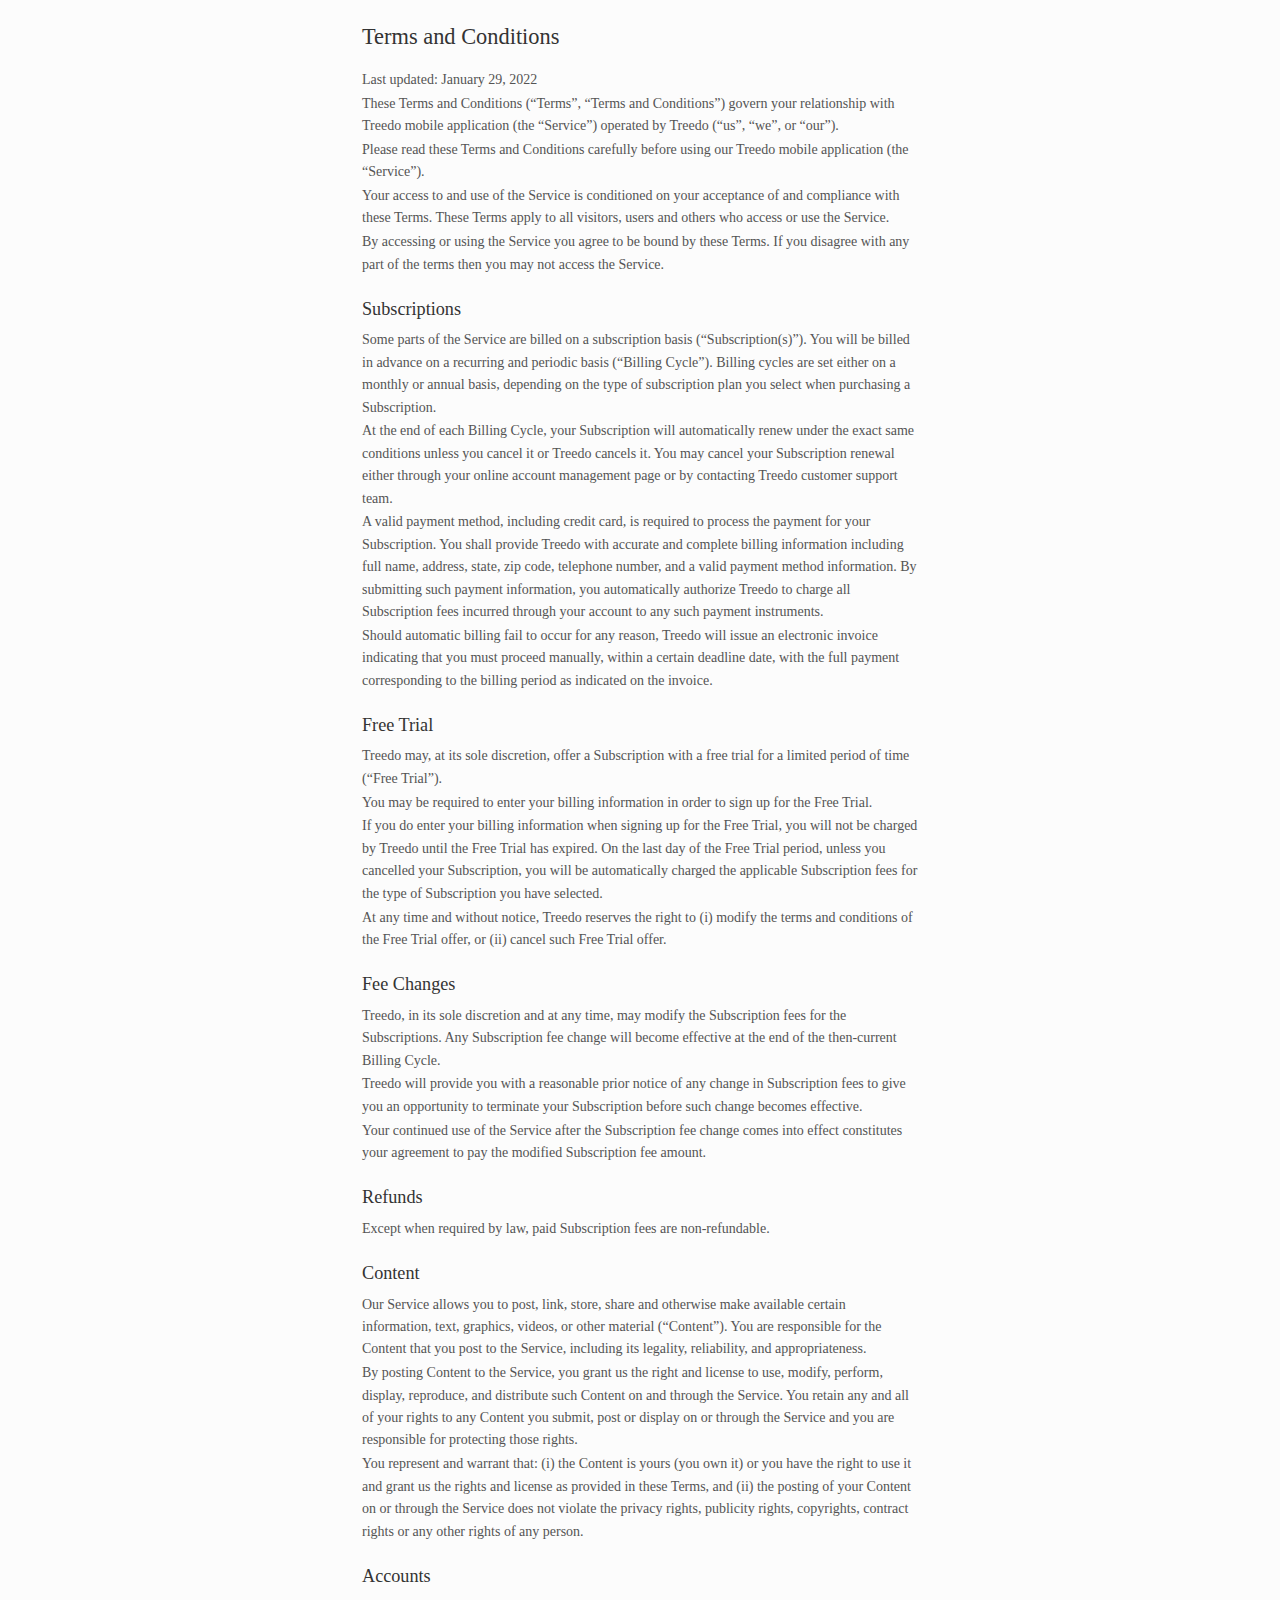
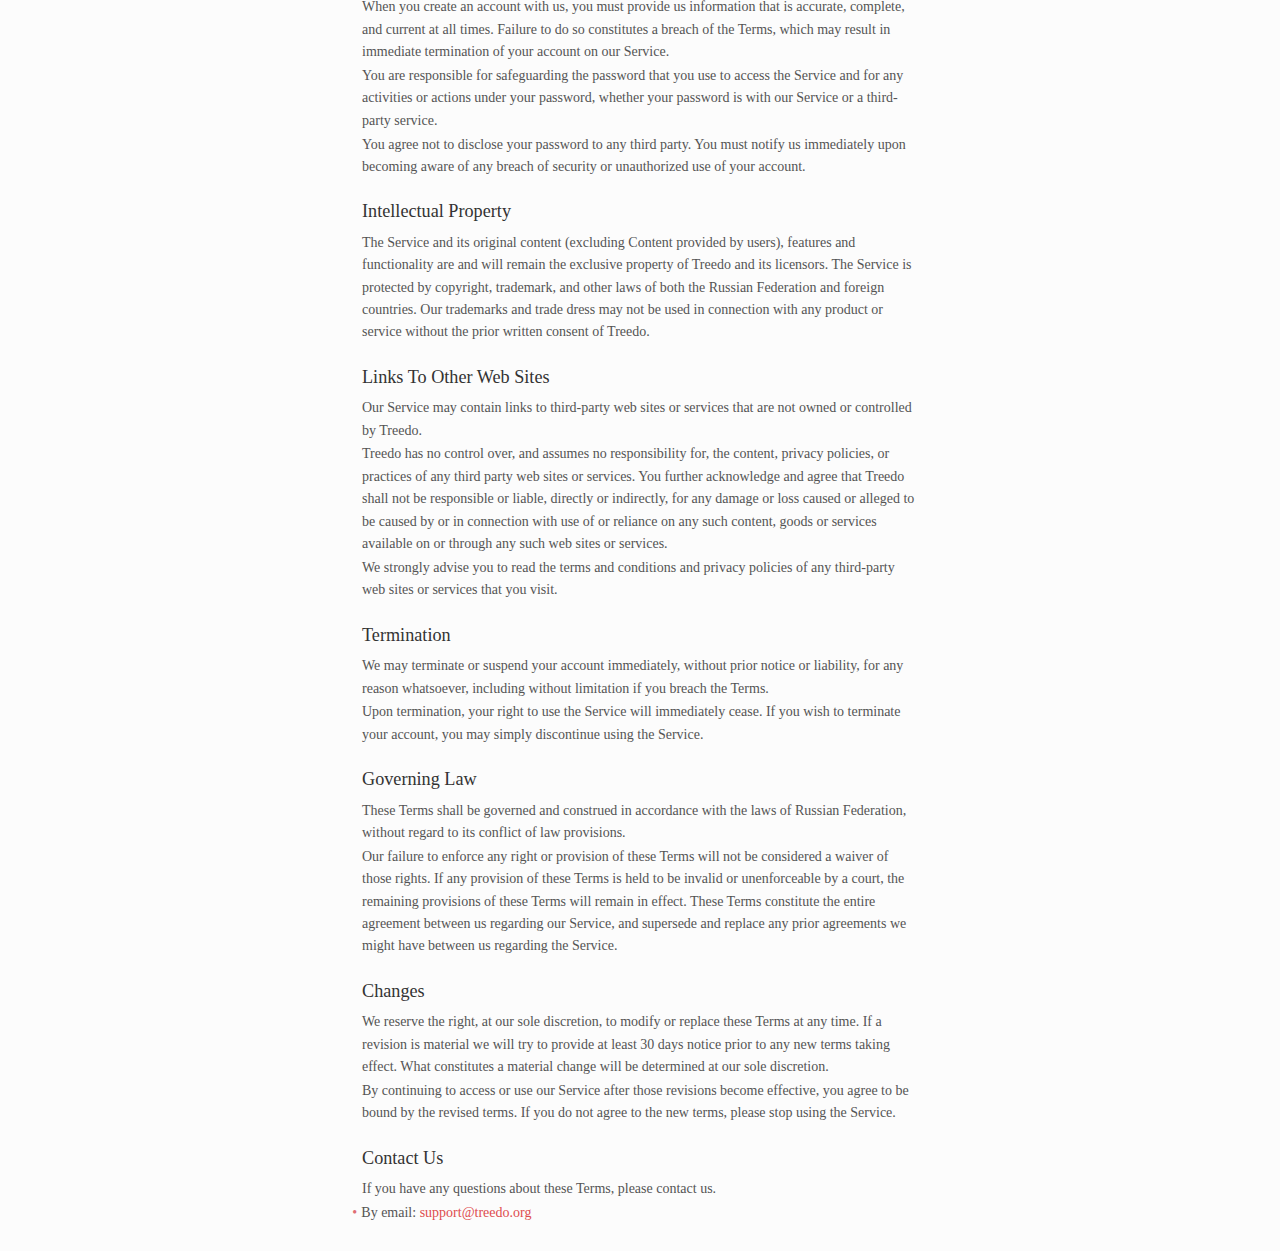
==== terms.html @ cd0475de "Add terms of use" ====
<!DOCTYPE html>
<html>
    <head>
        <title>Terms and Conditions</title>
        <meta charset="utf-8" />
        <meta name="viewport" content="width=device-width, initial-scale=1">
        <meta name="bear-note-unique-identifier" content="CB6D7737-A585-4727-8A49-0410C8BD3E59-7777-0000005DCE12E795">
        <meta name="created" content="2022-01-29T21:30:13+0300"/>
        <meta name="modified" content="2022-01-29T21:35:13+0300"/>
        <meta name="tags" content=""/>
        <meta name="last device" content="Yura’s MacBook Pro"/>
    </head>
    <body>
        <div class="note-wrapper">
            <h1 id="Terms and Conditions">Terms and Conditions</h1>
<p>Last updated: January 29, 2022</p>
<p>These Terms and Conditions (“Terms”, “Terms and Conditions”) govern your relationship with Treedo mobile application (the “Service”) operated by Treedo (“us”, “we”, or “our”).</p>
<p>Please read these Terms and Conditions carefully before using our Treedo mobile application (the “Service”).</p>
<p>Your access to and use of the Service is conditioned on your acceptance of and compliance with these Terms. These Terms apply to all visitors, users and others who access or use the Service.</p>
<p>By accessing or using the Service you agree to be bound by these Terms. If you disagree with any part of the terms then you may not access the Service.</p>
<br>
<h2 id="Subscriptions">Subscriptions</h2>
<p>Some parts of the Service are billed on a subscription basis (“Subscription(s)”). You will be billed in advance on a recurring and periodic basis (“Billing Cycle”). Billing cycles are set either on a monthly or annual basis, depending on the type of subscription plan you select when purchasing a Subscription.</p>
<p>At the end of each Billing Cycle, your Subscription will automatically renew under the exact same conditions unless you cancel it or Treedo cancels it. You may cancel your Subscription renewal either through your online account management page or by contacting Treedo customer support team.</p>
<p>A valid payment method, including credit card, is required to process the payment for your Subscription. You shall provide Treedo with accurate and complete billing information including full name, address, state, zip code, telephone number, and a valid payment method information. By submitting such payment information, you automatically authorize Treedo to charge all Subscription fees incurred through your account to any such payment instruments.</p>
<p>Should automatic billing fail to occur for any reason, Treedo will issue an electronic invoice indicating that you must proceed manually, within a certain deadline date, with the full payment corresponding to the billing period as indicated on the invoice.</p>
<br>
<h2 id="Free Trial">Free Trial</h2>
<p>Treedo may, at its sole discretion, offer a Subscription with a free trial for a limited period of time (“Free Trial”).</p>
<p>You may be required to enter your billing information in order to sign up for the Free Trial.</p>
<p>If you do enter your billing information when signing up for the Free Trial, you will not be charged by Treedo until the Free Trial has expired. On the last day of the Free Trial period, unless you cancelled your Subscription, you will be automatically charged the applicable Subscription fees for the type of Subscription you have selected.</p>
<p>At any time and without notice, Treedo reserves the right to (i) modify the terms and conditions of the Free Trial offer, or (ii) cancel such Free Trial offer.</p>
<br>
<h2 id="Fee Changes">Fee Changes</h2>
<p>Treedo, in its sole discretion and at any time, may modify the Subscription fees for the Subscriptions. Any Subscription fee change will become effective at the end of the then-current Billing Cycle.</p>
<p>Treedo will provide you with a reasonable prior notice of any change in Subscription fees to give you an opportunity to terminate your Subscription before such change becomes effective.</p>
<p>Your continued use of the Service after the Subscription fee change comes into effect constitutes your agreement to pay the modified Subscription fee amount.</p>
<br>
<h2 id="Refunds">Refunds</h2>
<p>Except when required by law, paid Subscription fees are non-refundable.</p>
<br>
<h2 id="Content">Content</h2>
<p>Our Service allows you to post, link, store, share and otherwise make available certain information, text, graphics, videos, or other material (“Content”). You are responsible for the Content that you post to the Service, including its legality, reliability, and appropriateness.</p>
<p>By posting Content to the Service, you grant us the right and license to use, modify, perform, display, reproduce, and distribute such Content on and through the Service. You retain any and all of your rights to any Content you submit, post or display on or through the Service and you are responsible for protecting those rights.</p>
<p>You represent and warrant that: (i) the Content is yours (you own it) or you have the right to use it and grant us the rights and license as provided in these Terms, and (ii) the posting of your Content on or through the Service does not violate the privacy rights, publicity rights, copyrights, contract rights or any other rights of any person.</p>
<br>
<h2 id="Accounts">Accounts</h2>
<p>When you create an account with us, you must provide us information that is accurate, complete, and current at all times. Failure to do so constitutes a breach of the Terms, which may result in immediate termination of your account on our Service.</p>
<p>You are responsible for safeguarding the password that you use to access the Service and for any activities or actions under your password, whether your password is with our Service or a third-party service.</p>
<p>You agree not to disclose your password to any third party. You must notify us immediately upon becoming aware of any breach of security or unauthorized use of your account.</p>
<br>
<h2 id="Intellectual Property">Intellectual Property</h2>
<p>The Service and its original content (excluding Content provided by users), features and functionality are and will remain the exclusive property of Treedo and its licensors. The Service is protected by copyright, trademark, and other laws of both the Russian Federation and foreign countries. Our trademarks and trade dress may not be used in connection with any product or service without the prior written consent of Treedo.</p>
<br>
<h2 id="Links To Other Web Sites">Links To Other Web Sites</h2>
<p>Our Service may contain links to third-party web sites or services that are not owned or controlled by Treedo.</p>
<p>Treedo has no control over, and assumes no responsibility for, the content, privacy policies, or practices of any third party web sites or services. You further acknowledge and agree that Treedo shall not be responsible or liable, directly or indirectly, for any damage or loss caused or alleged to be caused by or in connection with use of or reliance on any such content, goods or services available on or through any such web sites or services.</p>
<p>We strongly advise you to read the terms and conditions and privacy policies of any third-party web sites or services that you visit.</p>
<br>
<h2 id="Termination">Termination</h2>
<p>We may terminate or suspend your account immediately, without prior notice or liability, for any reason whatsoever, including without limitation if you breach the Terms.</p>
<p>Upon termination, your right to use the Service will immediately cease. If you wish to terminate your account, you may simply discontinue using the Service.</p>
<br>
<h2 id="Governing Law">Governing Law</h2>
<p>These Terms shall be governed and construed in accordance with the laws of Russian Federation, without regard to its conflict of law provisions.</p>
<p>Our failure to enforce any right or provision of these Terms will not be considered a waiver of those rights. If any provision of these Terms is held to be invalid or unenforceable by a court, the remaining provisions of these Terms will remain in effect. These Terms constitute the entire agreement between us regarding our Service, and supersede and replace any prior agreements we might have between us regarding the Service.</p>
<br>
<h2 id="Changes">Changes</h2>
<p>We reserve the right, at our sole discretion, to modify or replace these Terms at any time. If a revision is material we will try to provide at least 30 days notice prior to any new terms taking effect. What constitutes a material change will be determined at our sole discretion.</p>
<p>By continuing to access or use our Service after those revisions become effective, you agree to be bound by the revised terms. If you do not agree to the new terms, please stop using the Service.</p>
<br>
<h2 id="Contact Us">Contact Us</h2>
<p>If you have any questions about these Terms, please contact us.</p>
<ul><li>By email: <a href="mailto:support@treedo.org">support@treedo.org</a></li></ul>

        </div>
        <script type="text/javascript">
            (function() {

    var doc_ols = document.getElementsByTagName("ol");

    for ( i=0; i<doc_ols.length; i++) {

        var ol_start = doc_ols[i].getAttribute("start") - 1;
        doc_ols[i].setAttribute("style", "counter-reset:ol_counter " + ol_start + ";");

    }

})();

        </script>
        <style>
            html,body,div,span,applet,object,iframe,h1,h2,h3,h4,h5,h6,p,blockquote,pre,a,abbr,acronym,address,big,cite,code,del,dfn,em,img,ins,kbd,q,s,samp,small,strike,strong,sub,sup,tt,var,b,u,i,center,dl,dt,dd,ol,ul,li,fieldset,form,label,legend,table,caption,tbody,tfoot,thead,tr,th,td,article,aside,canvas,details,embed,figure,figcaption,footer,header,hgroup,menu,nav,output,ruby,section,summary,time,mark,audio,video{margin:0;padding:0;border:0;font:inherit;font-size:100%;vertical-align:baseline}html{line-height:1}ol,ul{list-style:none}table{border-collapse:collapse;border-spacing:0}caption,th,td{text-align:left;font-weight:normal;vertical-align:middle}q,blockquote{quotes:none}q:before,q:after,blockquote:before,blockquote:after{content:"";content:none}a img{border:none}article,aside,details,figcaption,figure,footer,header,hgroup,main,menu,nav,section,summary{display:block}*{-moz-box-sizing:border-box;-webkit-box-sizing:border-box;box-sizing:border-box}html{font-size:87.5%;line-height:1.57143em}html{font-size:14px;line-height:1.6em;-webkit-text-size-adjust:100%}body{background:#fcfcfc;color:#545454;text-rendering:optimizeLegibility;font-family:"AvenirNext-Regular"}a{color:#de4c4f;text-decoration:none}h1{font-family:"AvenirNext-Medium";color:#333;font-size:1.6em;line-height:1.3em;margin-bottom:.78571em}h2{font-family:"AvenirNext-Medium";color:#333;font-size:1.3em;line-height:1em;margin-bottom:.62857em}h3{font-family:"AvenirNext-Medium";color:#333;font-size:1.15em;line-height:1em;margin-bottom:.47143em}p{margin-bottom:1.57143em;hyphens:auto}hr{height:1px;border:0;background-color:#dedede;margin:-1px auto 1.57143em auto}ul,ol{margin-bottom:.31429em}ul ul,ul ol,ol ul,ol ol{margin-bottom:0px}ol{counter-reset:ol_counter}ol li:before{content:counter(ol_counter) ".";counter-increment:ol_counter;color:#e06e73;text-align:right;display:inline-block;min-width:1em;margin-right:0.5em}b,strong{font-family:"AvenirNext-Bold"}i,em{font-family:"AvenirNext-Italic"}code{font-family:"Menlo-Regular"}.text-overflow-ellipsis{overflow:hidden;text-overflow:ellipsis;white-space:nowrap}.sf_code_string,.sf_code_selector,.sf_code_attr-name,.sf_code_char,.sf_code_builtin,.sf_code_inserted{color:#D33905}.sf_code_comment,.sf_code_prolog,.sf_code_doctype,.sf_code_cdata{color:#838383}.sf_code_number,.sf_code_boolean{color:#0E73A2}.sf_code_keyword,.sf_code_atrule,.sf_code_rule,.sf_code_attr-value,.sf_code_function,.sf_code_class-name,.sf_code_class,.sf_code_regex,.sf_code_important,.sf_code_variable,.sf_code_interpolation{color:#0E73A2}.sf_code_property,.sf_code_tag,.sf_code_constant,.sf_code_symbol,.sf_code_deleted{color:#1B00CE}.sf_code_macro,.sf_code_entity,.sf_code_operator,.sf_code_url{color:#920448}.note-wrapper{max-width:46em;margin:0px auto;padding:1.57143em 3.14286em}.note-wrapper.spotlight-preview{overflow-x:hidden}u{text-decoration:none;background-image:linear-gradient(to bottom, rgba(0,0,0,0) 50%,#e06e73 50%);background-repeat:repeat-x;background-size:2px 2px;background-position:0 1.05em}s{color:#878787}p{margin-bottom:0.1em}hr{margin-bottom:0.7em;margin-top:0.7em}ul li{text-indent:-0.35em}ul li:before{content:"•";color:#e06e73;display:inline-block;margin-right:0.3em}ul ul{margin-left:1.25714em}ol li{text-indent:-1.45em}ol ol{margin-left:1.25714em}blockquote{display:block;margin-left:-1em;padding-left:0.8em;border-left:0.2em solid #e06e73}.todo-list ul{margin-left:1.88571em}.todo-list li{text-indent:-1.75em}.todo-list li:before{content:"";display:static;margin-right:0px}.todo-checkbox{text-indent:-1.7em}.todo-checkbox svg{margin-right:0.3em;position:relative;top:0.2em}.todo-checkbox svg #check{display:none}.todo-checkbox.todo-checked #check{display:inline}.todo-checkbox.todo-checked+.todo-text{text-decoration:line-through;color:#878787}.code-inline{display:inline;background:white;border:solid 1px #dedede;padding:0.2em 0.5em;font-size:0.9em}.code-multiline{display:block;background:white;border:solid 1px #dedede;padding:0.7em 1em;font-size:0.9em;overflow-x:auto}.hashtag{display:inline-block;color:white;background:#b8bfc2;padding:0.0em 0.5em;border-radius:1em;text-indent:0}.hashtag a{color:#fff}.address a{color:#545454;background-image:linear-gradient(to bottom, rgba(0,0,0,0) 50%,#0da35e 50%);background-repeat:repeat-x;background-size:2px 2px;background-position:0 1.05em}.address svg{position:relative;top:0.2em;display:inline-block;margin-right:0.2em}.color-preview{display:inline-block;width:1em;height:1em;border:solid 1px rgba(0,0,0,0.3);border-radius:50%;margin-right:0.1em;position:relative;top:0.2em;white-space:nowrap}.color-code{margin-right:0.2em;font-family:"Menlo-Regular";font-size:0.9em}.color-hash{opacity:0.4}.ordered-list-number{color:#e06e73;text-align:right;display:inline-block;min-width:1em}.arrow svg{position:relative;top:0.08em;display:inline-block;margin-right:0.15em;margin-left:0.15em}.arrow svg #rod{stroke:#545454}.arrow svg #point{fill:#545454}mark{color:inherit;display:inline;padding:0.2em 0.5em;background-color:#fcffc0}img{max-width:100%;height:auto}

        </style>
    </body>
</html>
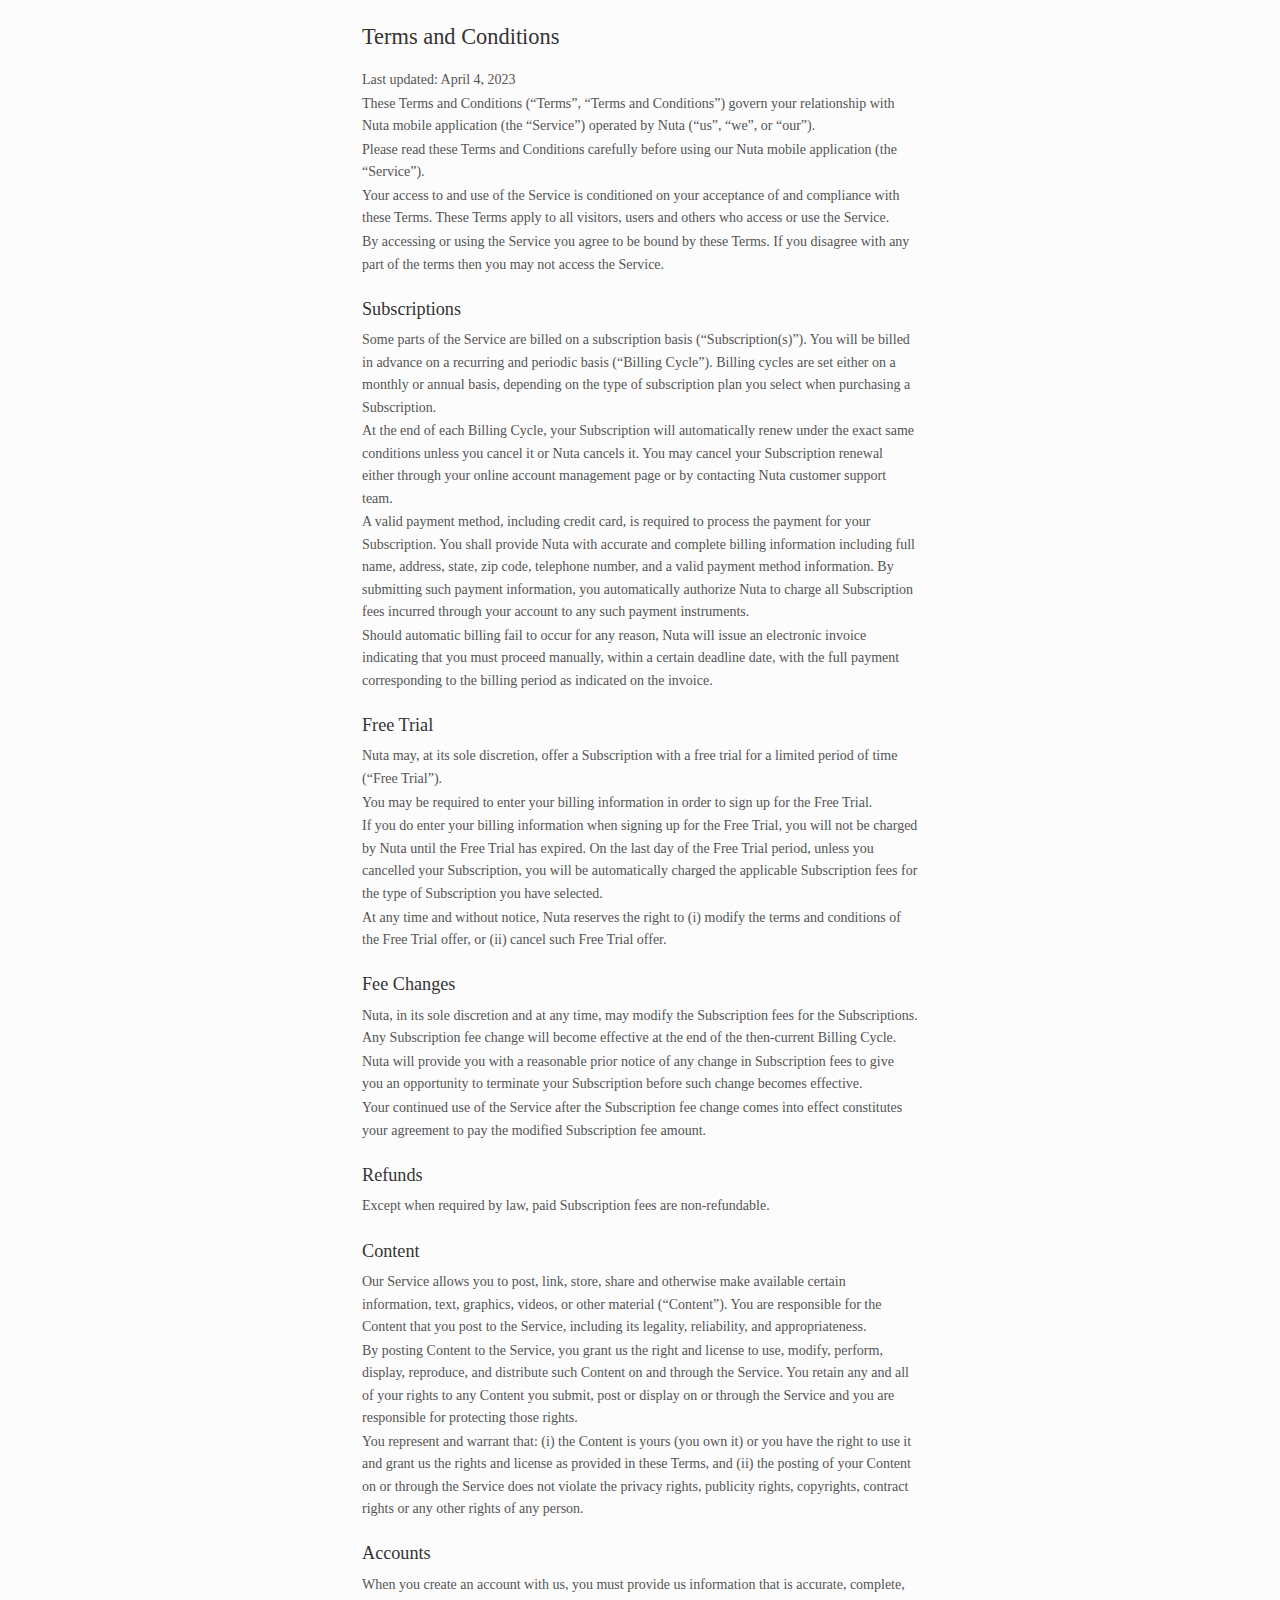
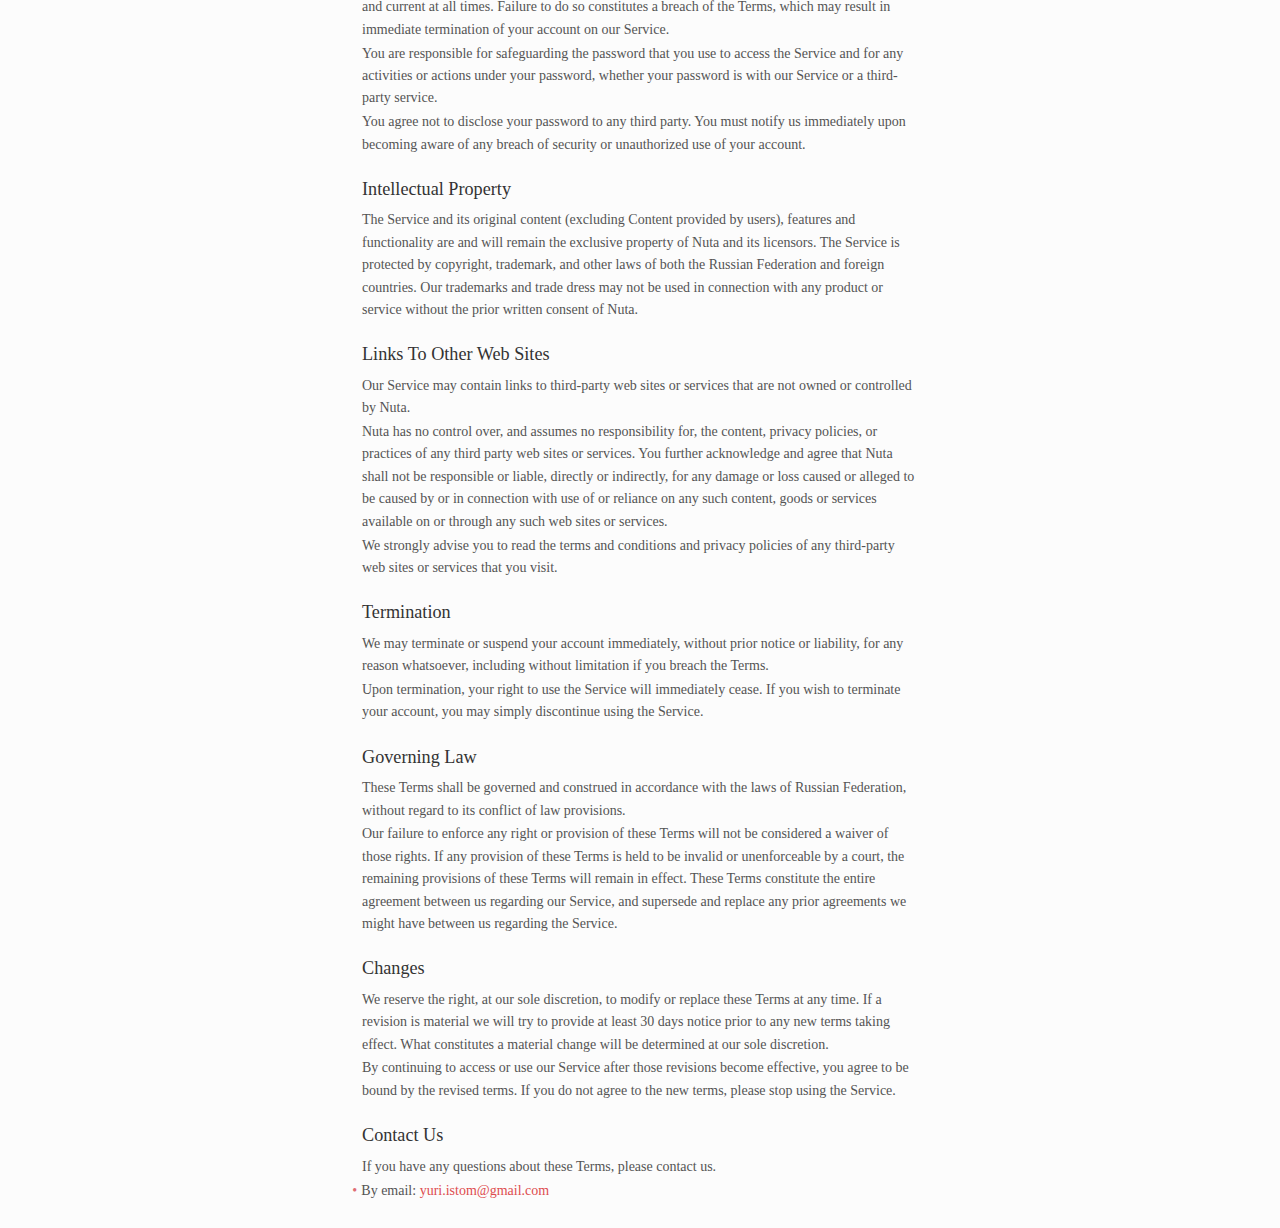
==== commit 3edf2cbf: "Update terms" ====
--- a/terms.html
+++ b/terms.html
@@ -4,36 +4,32 @@
         <title>Terms and Conditions</title>
         <meta charset="utf-8" />
         <meta name="viewport" content="width=device-width, initial-scale=1">
-        <meta name="bear-note-unique-identifier" content="CB6D7737-A585-4727-8A49-0410C8BD3E59-7777-0000005DCE12E795">
-        <meta name="created" content="2022-01-29T21:30:13+0300"/>
-        <meta name="modified" content="2022-01-29T21:35:13+0300"/>
         <meta name="tags" content=""/>
-        <meta name="last device" content="Yura’s MacBook Pro"/>
     </head>
     <body>
         <div class="note-wrapper">
             <h1 id="Terms and Conditions">Terms and Conditions</h1>
-<p>Last updated: January 29, 2022</p>
-<p>These Terms and Conditions (“Terms”, “Terms and Conditions”) govern your relationship with Treedo mobile application (the “Service”) operated by Treedo (“us”, “we”, or “our”).</p>
-<p>Please read these Terms and Conditions carefully before using our Treedo mobile application (the “Service”).</p>
+<p>Last updated: April 4, 2023</p>
+<p>These Terms and Conditions (“Terms”, “Terms and Conditions”) govern your relationship with Nuta mobile application (the “Service”) operated by Nuta (“us”, “we”, or “our”).</p>
+<p>Please read these Terms and Conditions carefully before using our Nuta mobile application (the “Service”).</p>
 <p>Your access to and use of the Service is conditioned on your acceptance of and compliance with these Terms. These Terms apply to all visitors, users and others who access or use the Service.</p>
 <p>By accessing or using the Service you agree to be bound by these Terms. If you disagree with any part of the terms then you may not access the Service.</p>
 <br>
 <h2 id="Subscriptions">Subscriptions</h2>
 <p>Some parts of the Service are billed on a subscription basis (“Subscription(s)”). You will be billed in advance on a recurring and periodic basis (“Billing Cycle”). Billing cycles are set either on a monthly or annual basis, depending on the type of subscription plan you select when purchasing a Subscription.</p>
-<p>At the end of each Billing Cycle, your Subscription will automatically renew under the exact same conditions unless you cancel it or Treedo cancels it. You may cancel your Subscription renewal either through your online account management page or by contacting Treedo customer support team.</p>
-<p>A valid payment method, including credit card, is required to process the payment for your Subscription. You shall provide Treedo with accurate and complete billing information including full name, address, state, zip code, telephone number, and a valid payment method information. By submitting such payment information, you automatically authorize Treedo to charge all Subscription fees incurred through your account to any such payment instruments.</p>
-<p>Should automatic billing fail to occur for any reason, Treedo will issue an electronic invoice indicating that you must proceed manually, within a certain deadline date, with the full payment corresponding to the billing period as indicated on the invoice.</p>
+<p>At the end of each Billing Cycle, your Subscription will automatically renew under the exact same conditions unless you cancel it or Nuta cancels it. You may cancel your Subscription renewal either through your online account management page or by contacting Nuta customer support team.</p>
+<p>A valid payment method, including credit card, is required to process the payment for your Subscription. You shall provide Nuta with accurate and complete billing information including full name, address, state, zip code, telephone number, and a valid payment method information. By submitting such payment information, you automatically authorize Nuta to charge all Subscription fees incurred through your account to any such payment instruments.</p>
+<p>Should automatic billing fail to occur for any reason, Nuta will issue an electronic invoice indicating that you must proceed manually, within a certain deadline date, with the full payment corresponding to the billing period as indicated on the invoice.</p>
 <br>
 <h2 id="Free Trial">Free Trial</h2>
-<p>Treedo may, at its sole discretion, offer a Subscription with a free trial for a limited period of time (“Free Trial”).</p>
+<p>Nuta may, at its sole discretion, offer a Subscription with a free trial for a limited period of time (“Free Trial”).</p>
 <p>You may be required to enter your billing information in order to sign up for the Free Trial.</p>
-<p>If you do enter your billing information when signing up for the Free Trial, you will not be charged by Treedo until the Free Trial has expired. On the last day of the Free Trial period, unless you cancelled your Subscription, you will be automatically charged the applicable Subscription fees for the type of Subscription you have selected.</p>
-<p>At any time and without notice, Treedo reserves the right to (i) modify the terms and conditions of the Free Trial offer, or (ii) cancel such Free Trial offer.</p>
+<p>If you do enter your billing information when signing up for the Free Trial, you will not be charged by Nuta until the Free Trial has expired. On the last day of the Free Trial period, unless you cancelled your Subscription, you will be automatically charged the applicable Subscription fees for the type of Subscription you have selected.</p>
+<p>At any time and without notice, Nuta reserves the right to (i) modify the terms and conditions of the Free Trial offer, or (ii) cancel such Free Trial offer.</p>
 <br>
 <h2 id="Fee Changes">Fee Changes</h2>
-<p>Treedo, in its sole discretion and at any time, may modify the Subscription fees for the Subscriptions. Any Subscription fee change will become effective at the end of the then-current Billing Cycle.</p>
-<p>Treedo will provide you with a reasonable prior notice of any change in Subscription fees to give you an opportunity to terminate your Subscription before such change becomes effective.</p>
+<p>Nuta, in its sole discretion and at any time, may modify the Subscription fees for the Subscriptions. Any Subscription fee change will become effective at the end of the then-current Billing Cycle.</p>
+<p>Nuta will provide you with a reasonable prior notice of any change in Subscription fees to give you an opportunity to terminate your Subscription before such change becomes effective.</p>
 <p>Your continued use of the Service after the Subscription fee change comes into effect constitutes your agreement to pay the modified Subscription fee amount.</p>
 <br>
 <h2 id="Refunds">Refunds</h2>
@@ -50,11 +46,11 @@
 <p>You agree not to disclose your password to any third party. You must notify us immediately upon becoming aware of any breach of security or unauthorized use of your account.</p>
 <br>
 <h2 id="Intellectual Property">Intellectual Property</h2>
-<p>The Service and its original content (excluding Content provided by users), features and functionality are and will remain the exclusive property of Treedo and its licensors. The Service is protected by copyright, trademark, and other laws of both the Russian Federation and foreign countries. Our trademarks and trade dress may not be used in connection with any product or service without the prior written consent of Treedo.</p>
+<p>The Service and its original content (excluding Content provided by users), features and functionality are and will remain the exclusive property of Nuta and its licensors. The Service is protected by copyright, trademark, and other laws of both the Russian Federation and foreign countries. Our trademarks and trade dress may not be used in connection with any product or service without the prior written consent of Nuta.</p>
 <br>
 <h2 id="Links To Other Web Sites">Links To Other Web Sites</h2>
-<p>Our Service may contain links to third-party web sites or services that are not owned or controlled by Treedo.</p>
-<p>Treedo has no control over, and assumes no responsibility for, the content, privacy policies, or practices of any third party web sites or services. You further acknowledge and agree that Treedo shall not be responsible or liable, directly or indirectly, for any damage or loss caused or alleged to be caused by or in connection with use of or reliance on any such content, goods or services available on or through any such web sites or services.</p>
+<p>Our Service may contain links to third-party web sites or services that are not owned or controlled by Nuta.</p>
+<p>Nuta has no control over, and assumes no responsibility for, the content, privacy policies, or practices of any third party web sites or services. You further acknowledge and agree that Nuta shall not be responsible or liable, directly or indirectly, for any damage or loss caused or alleged to be caused by or in connection with use of or reliance on any such content, goods or services available on or through any such web sites or services.</p>
 <p>We strongly advise you to read the terms and conditions and privacy policies of any third-party web sites or services that you visit.</p>
 <br>
 <h2 id="Termination">Termination</h2>
@@ -71,7 +67,7 @@
 <br>
 <h2 id="Contact Us">Contact Us</h2>
 <p>If you have any questions about these Terms, please contact us.</p>
-<ul><li>By email: <a href="mailto:support@treedo.org">support@treedo.org</a></li></ul>
+<ul><li>By email: <a href="mailto:yuri.istom@gmail.com">yuri.istom@gmail.com</a></li></ul>
 
         </div>
         <script type="text/javascript">
